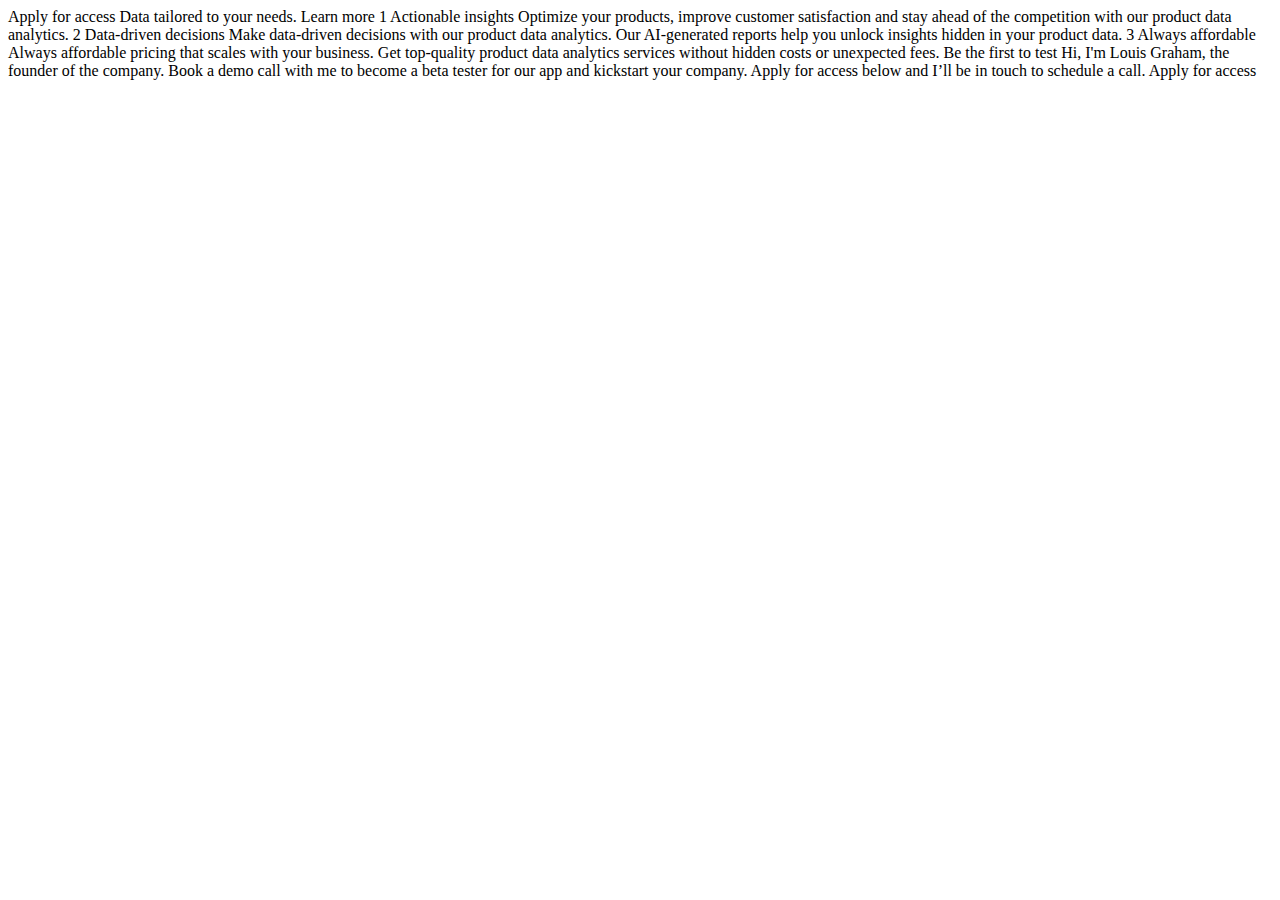
==== index.html @ 3e225ed1 "first_commit" ====
<!DOCTYPE html>
<html lang="en">
<head>
  <meta charset="UTF-8">
  <meta name="viewport" content="width=device-width, initial-scale=1.0">

  <link rel="icon" type="image/png" sizes="32x32" href="./assets/images/favicon-32x32.png">
  
  <title>Frontend Mentor | Workit landing page</title>
</head>
<body>

  Apply for access

  Data tailored to your needs.

  Learn more
  
  1

  Actionable insights
  
  Optimize your products, improve customer satisfaction and stay ahead of the competition 
  with our product data analytics.

  2

  Data-driven decisions

  Make data-driven decisions with our product data analytics. Our AI-generated reports help 
  you unlock insights hidden in your product data.

  3

  Always affordable

  Always affordable pricing that scales with your business. Get top-quality product data 
  analytics services without hidden costs or unexpected fees.

  Be the first to test

  Hi, I'm Louis Graham, the founder of the company. Book a demo call with me to become a 
  beta tester for our app and kickstart your company. Apply for access below and I’ll be 
  in touch to schedule a call.

  Apply for access

</body>
</html>
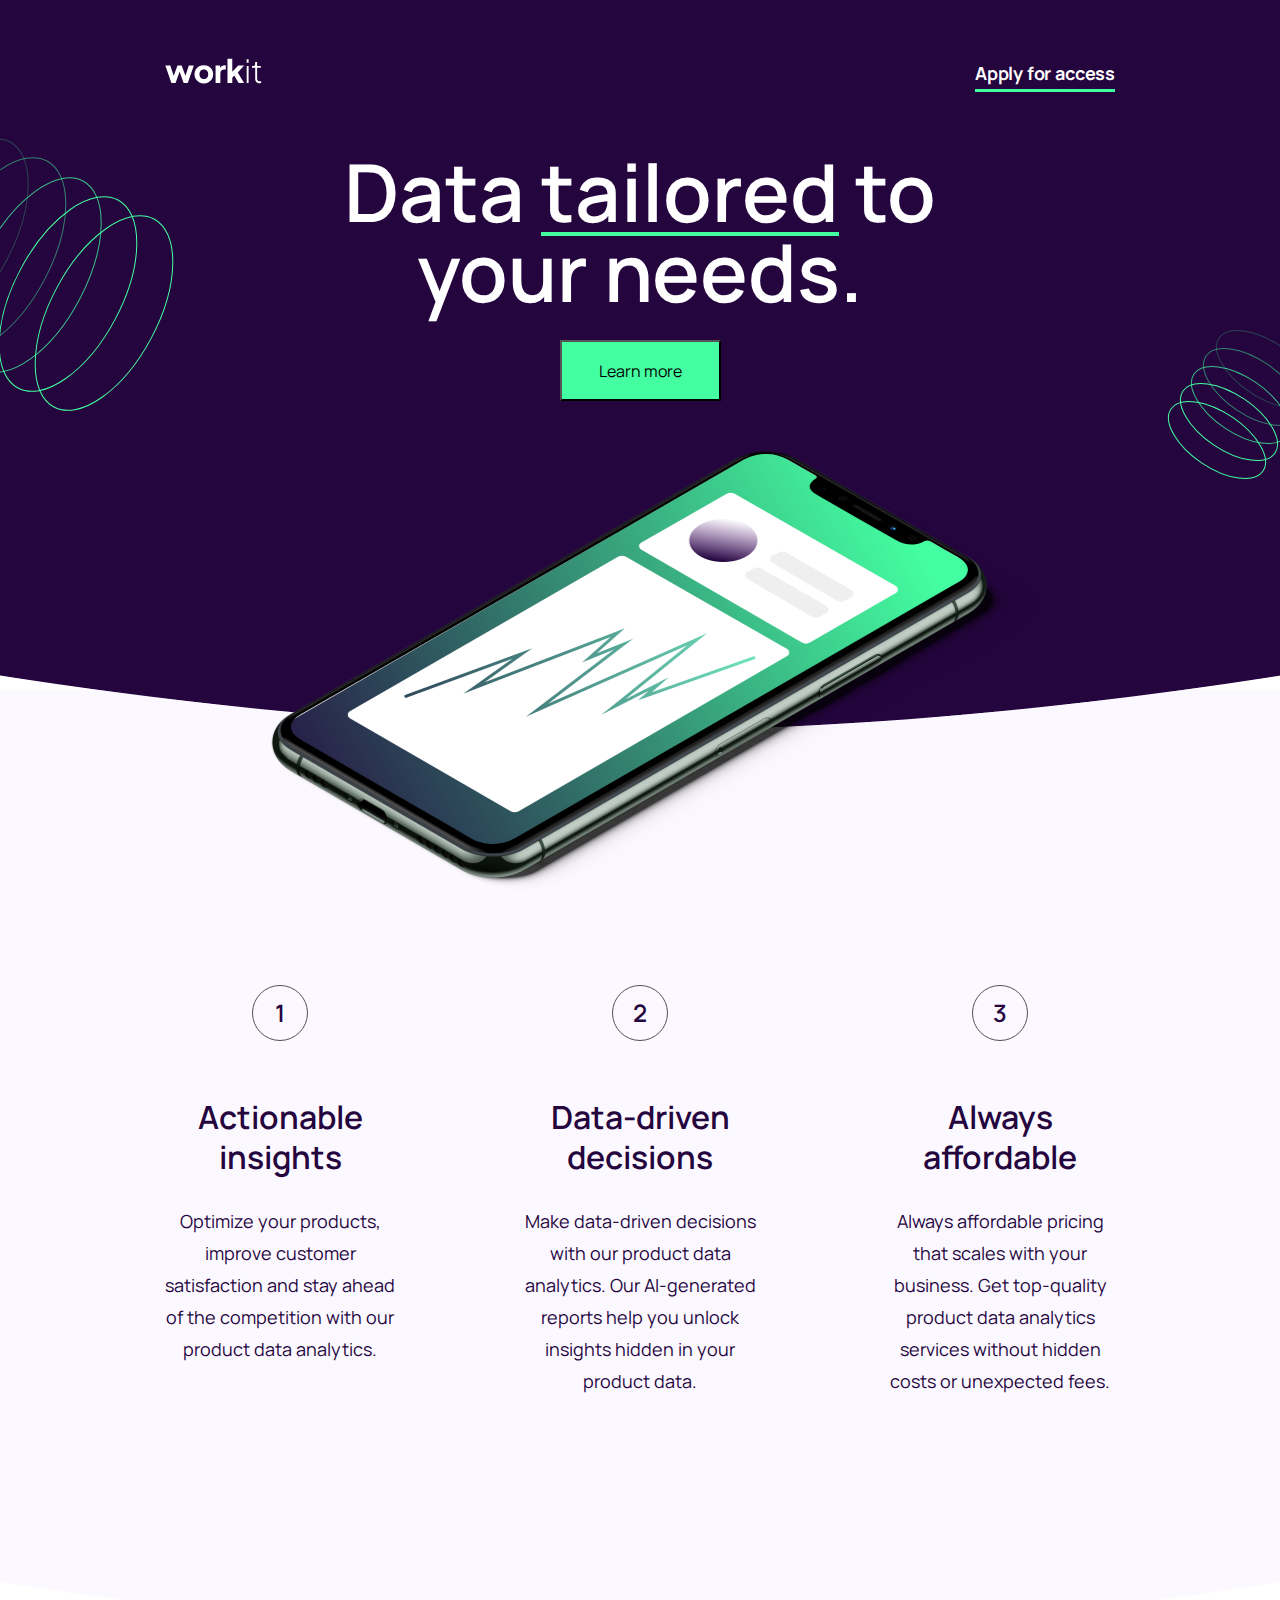
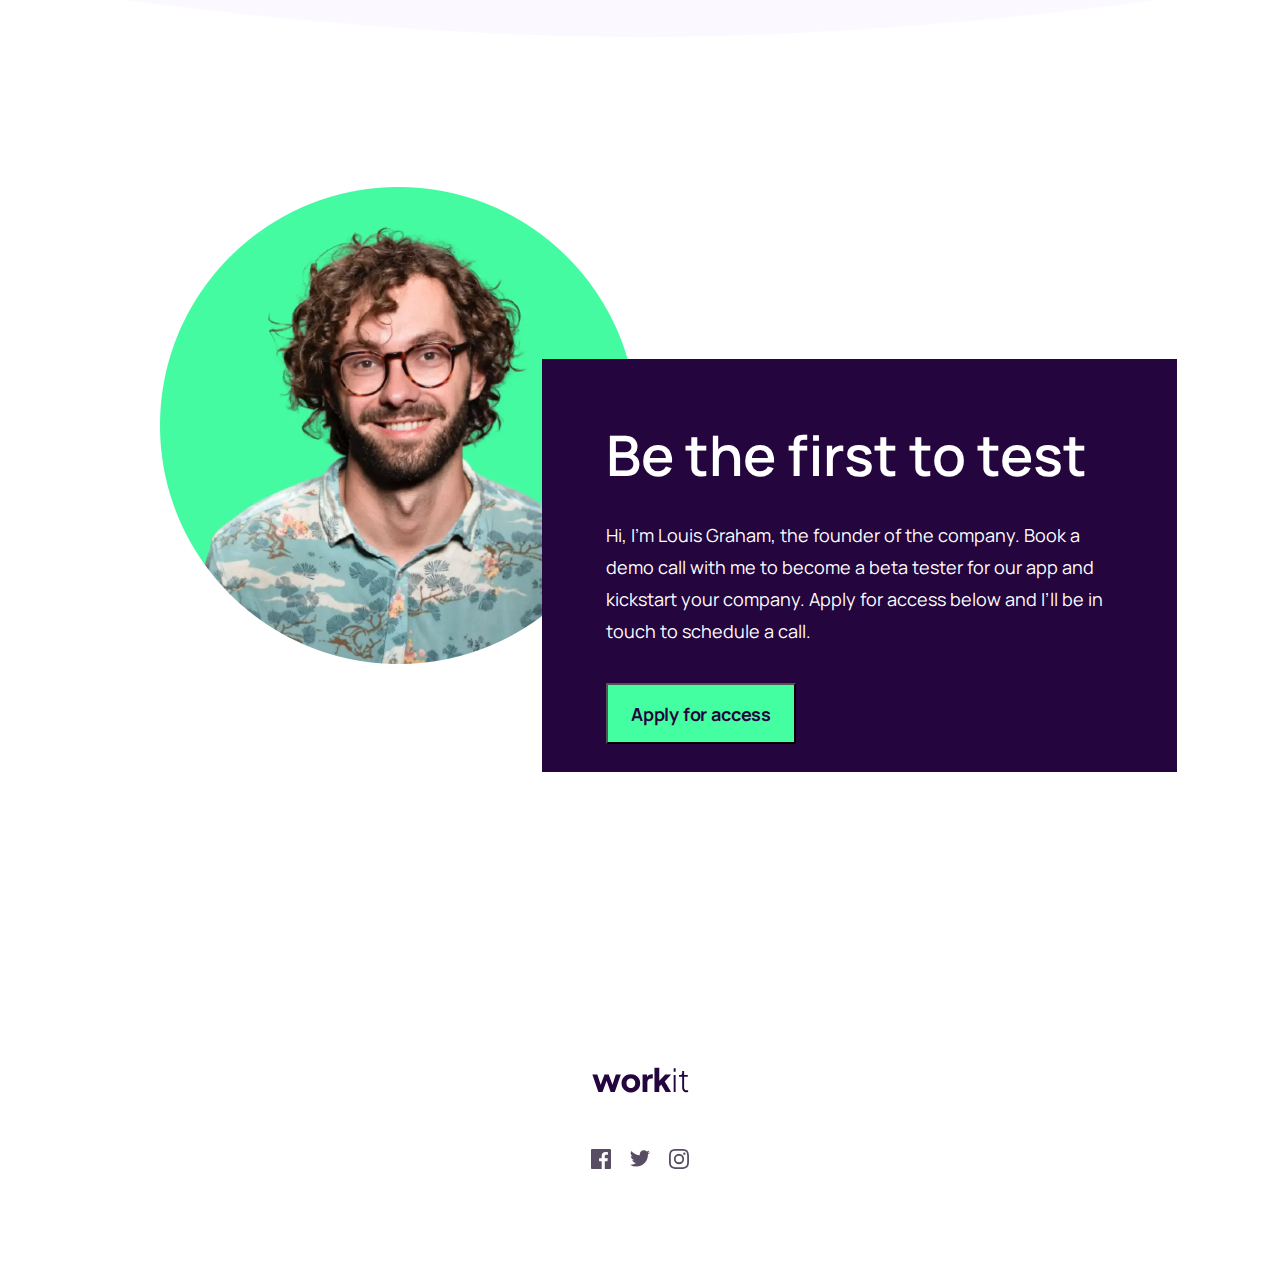
==== commit 9ffd1297: "pc_final" ====
--- a/index.html
+++ b/index.html
@@ -1,49 +1,100 @@
 <!DOCTYPE html>
 <html lang="en">
+
 <head>
   <meta charset="UTF-8">
   <meta name="viewport" content="width=device-width, initial-scale=1.0">
 
   <link rel="icon" type="image/png" sizes="32x32" href="./assets/images/favicon-32x32.png">
-  
+  <link rel="stylesheet" href="/css/bootstrap-reboot.min.css">
+  <link rel="preconnect" href="https://fonts.googleapis.com">
+  <link rel="preconnect" href="https://fonts.gstatic.com" crossorigin>
+  <link href="https://fonts.googleapis.com/css2?family=Fraunces:wght@600&family=Manrope:wght@200;400;700&display=swap"
+    rel="stylesheet">
+
+  <link rel="stylesheet" href="/css/style.min.css">
   <title>Frontend Mentor | Workit landing page</title>
 </head>
+
 <body>
+  <header>
+    <div class="top">
+      <div class="top_workit">
+        <img src="/images/header/logo-light.svg" alt="logo">
+      </div>
+      <div class="top_apply">
+        Apply for access
+      </div>
+    </div>
+    <div class="center">
+      <h1>Data <span>tailored</span> to<br> your needs.</h1>
+      <button class='center_btn'>Learn more</button>
 
-  Apply for access
+      <div class="center_img">
+        <div class="center_img_left">
+          <img src="/images/header/bg-pattern-1.svg" alt="1">
+        </div>
+        <div class="center_img_right">
+          <img src="/images/header/bg-pattern-2.svg" alt="2">
+        </div>
+        <div class="center_img_phone">
+          <img src="/images/header/phone.png" alt=" 1">
+        </div>
+      </div>
 
-  Data tailored to your needs.
+    </div>
+  </header>
+  <section class="pros">
+    <div class="pros_item">
+      <div class="pros_item_number">1</div>
+      <div class="pros_item_desc">
+        <div class="pros_item_desc_header">Actionable insights</div>
+        <div class="pros_item_desc_text">Optimize your products, improve customer satisfaction and stay ahead of the
+          competition with our product data analytics.</div>
+      </div>
+    </div>
+    <div class="pros_item">
+      <div class="pros_item_number">2</div>
+      <div class="pros_item_desc">
+        <div class="pros_item_desc_header">Data-driven decisions</div>
+        <div class="pros_item_desc_text">Make data-driven decisions with our product data analytics. Our AI-generated
+          reports help you unlock insights hidden in your product data.</div>
+      </div>
+    </div>
+    <div class="pros_item">
+      <div class="pros_item_number">3</div>
+      <div class="pros_item_desc">
+        <div class="pros_item_desc_header">Always affordable</div>
+        <div class="pros_item_desc_text">Always affordable pricing that scales with your business. Get top-quality
+          product data analytics services without hidden costs or unexpected fees.</div>
+      </div>
+    </div>
+  </section>
+  <section class="test">
+    <div class="test_block">
+      <div class="test_block_photo">
+        <img src="/images/footer/face.webp" alt="">
+      </div>
+      <div class="test_block_first">
+        <div class="test_block_first_header">Be the first to test</div>
+        <div class="test_block_first_text">Hi, I'm Louis Graham, the founder of the company. Book a demo call with me to
+          become a beta
+          tester for our app and kickstart your company. Apply for access below and I’ll be in touch to schedule a call.
+        </div>
+        <button class="test_block_first_btn">Apply for access</button>
+      </div>
+    </div>
+    <div class="test_footer">
+      <div class="test_footer_logo">
+        <img src="/images/footer/logo-dark.svg" alt="logo">
+      </div>
+      <div class="test_footer_links">
+        <a href="#" class="test_footer_links_icon"><img src="/images/footer/icon-facebook.svg" alt=""></a>
+        <a href="#" class="test_footer_links_icon"><img src="/images/footer/icon-twitter.svg" alt=""></a>
+        <a href="#" class="test_footer_links_icon"><img src="/images/footer/icon-instagram.svg" alt=""></a>
+      </div>
+    </div>
+  </section>
+</body>
 
-  Learn more
-  
-  1
-
-  Actionable insights
-  
-  Optimize your products, improve customer satisfaction and stay ahead of the competition 
-  with our product data analytics.
-
-  2
-
-  Data-driven decisions
-
-  Make data-driven decisions with our product data analytics. Our AI-generated reports help 
-  you unlock insights hidden in your product data.
-
-  3
-
-  Always affordable
-
-  Always affordable pricing that scales with your business. Get top-quality product data 
-  analytics services without hidden costs or unexpected fees.
-
-  Be the first to test
-
-  Hi, I'm Louis Graham, the founder of the company. Book a demo call with me to become a 
-  beta tester for our app and kickstart your company. Apply for access below and I’ll be 
-  in touch to schedule a call.
-
-  Apply for access
-
-</body>
 </html>--- a/css/style.min.css
+++ b/css/style.min.css
@@ -0,0 +1 @@
+*{font-family:"Fraunces",serif;font-family:"Manrope",sans-serif}header{background:url("/images/header/bg_purple.png") center center/cover no-repeat;padding:57px 165px 0 165px;min-height:730px;position:relative;z-index:10}header .top{display:-webkit-box;display:-ms-flexbox;display:flex;-webkit-box-pack:justify;-ms-flex-pack:justify;justify-content:space-between}header .top_apply{color:#fff;font-size:18px;font-weight:700;letter-spacing:-0.18px;line-height:32px;border-bottom:3px solid #44ffa1;cursor:pointer}header .top_apply:active{color:#44ffa1}header .center{margin-top:60px}header .center h1{color:#fff;font-size:80px;font-weight:600;line-height:80px;text-align:center}header .center h1 span{text-decoration:underline;text-decoration-color:#44ffa1;text-decoration-thickness:4px;text-underline-offset:10px}header .center_btn{display:block;margin:0 auto;margin-top:28px;width:161px;height:61px;background-color:#44ffa1;cursor:pointer}header .center_btn:active{border:2px solid #44ffa1;background:rgba(0,0,0,0);color:#44ffa1}header .center_img_left{position:absolute;top:116px;left:-138px}header .center_img_right{position:absolute;top:314px;right:-48px}header .center_img_phone{position:absolute;left:50%;-webkit-transform:translateX(-48%);transform:translateX(-48%);margin-top:50px}.pros{position:relative;background:url("/images/numbers/bg.png") center center/cover no-repeat;min-height:770px;z-index:9;bottom:40px;padding:295px 160px 240px 160px;display:-webkit-box;display:-ms-flexbox;display:flex;-webkit-box-pack:justify;-ms-flex-pack:justify;justify-content:space-between}.pros_item{display:-webkit-box;display:-ms-flexbox;display:flex;-webkit-box-orient:vertical;-webkit-box-direction:normal;-ms-flex-direction:column;flex-direction:column;width:25%}.pros_item_number{margin:0 auto;width:56px;height:56px;border:1px solid #584d62;border-radius:31px;display:-webkit-box;display:-ms-flexbox;display:flex;-webkit-box-pack:center;-ms-flex-pack:center;justify-content:center;-webkit-box-align:center;-ms-flex-align:center;align-items:center;color:#24053e;font-size:24px;font-weight:600;line-height:40px;text-align:center}.pros_item_desc{margin:0 auto;margin-top:56px}.pros_item_desc_header{color:#24053e;font-size:32px;font-weight:600;line-height:40px;text-align:center}.pros_item_desc_text{margin-top:28px;color:#24053e;font-size:18px;font-weight:400;line-height:32px;text-align:center}.test{min-height:700px;padding:110px 160px 110px 160px}.test_block{width:1112px;margin:0 auto;min-height:650px;display:-webkit-box;display:-ms-flexbox;display:flex;-webkit-box-pack:center;-ms-flex-pack:center;justify-content:center}.test_block_photo img{width:477px;height:477px}.test_block_first{width:730px;height:413px;background-color:#24053e;position:relative;bottom:-172px;left:-95px;padding:64px}.test_block_first_header{color:#fff;font-size:56px;font-weight:600;line-height:64px;text-align:left}.test_block_first_text{margin-top:32px;color:#fff;font-size:18px;font-weight:400;line-height:32px;text-align:left}.test_block_first_btn{margin-top:36px;width:190px;height:61px;background-color:#44ffa1;color:#24053e;font-size:18px;font-weight:700;letter-spacing:-0.18px;line-height:32px;text-align:center}.test_block_first_btn:active{border:2px solid #44ffa1;background:rgba(0,0,0,0);color:#44ffa1}.test_footer{margin:0 auto;margin-top:230px;width:116px;height:102px;display:-webkit-box;display:-ms-flexbox;display:flex;-webkit-box-orient:vertical;-webkit-box-direction:normal;-ms-flex-direction:column;flex-direction:column;-webkit-box-pack:justify;-ms-flex-pack:justify;justify-content:space-between}.test_footer_logo{display:-webkit-box;display:-ms-flexbox;display:flex;-ms-flex-pack:distribute;justify-content:space-around;-webkit-box-align:center;-ms-flex-align:center;align-items:center}.test_footer_links{display:-webkit-box;display:-ms-flexbox;display:flex;-ms-flex-pack:distribute;justify-content:space-around;-webkit-box-align:center;-ms-flex-align:center;align-items:center}/*# sourceMappingURL=style.min.css.map */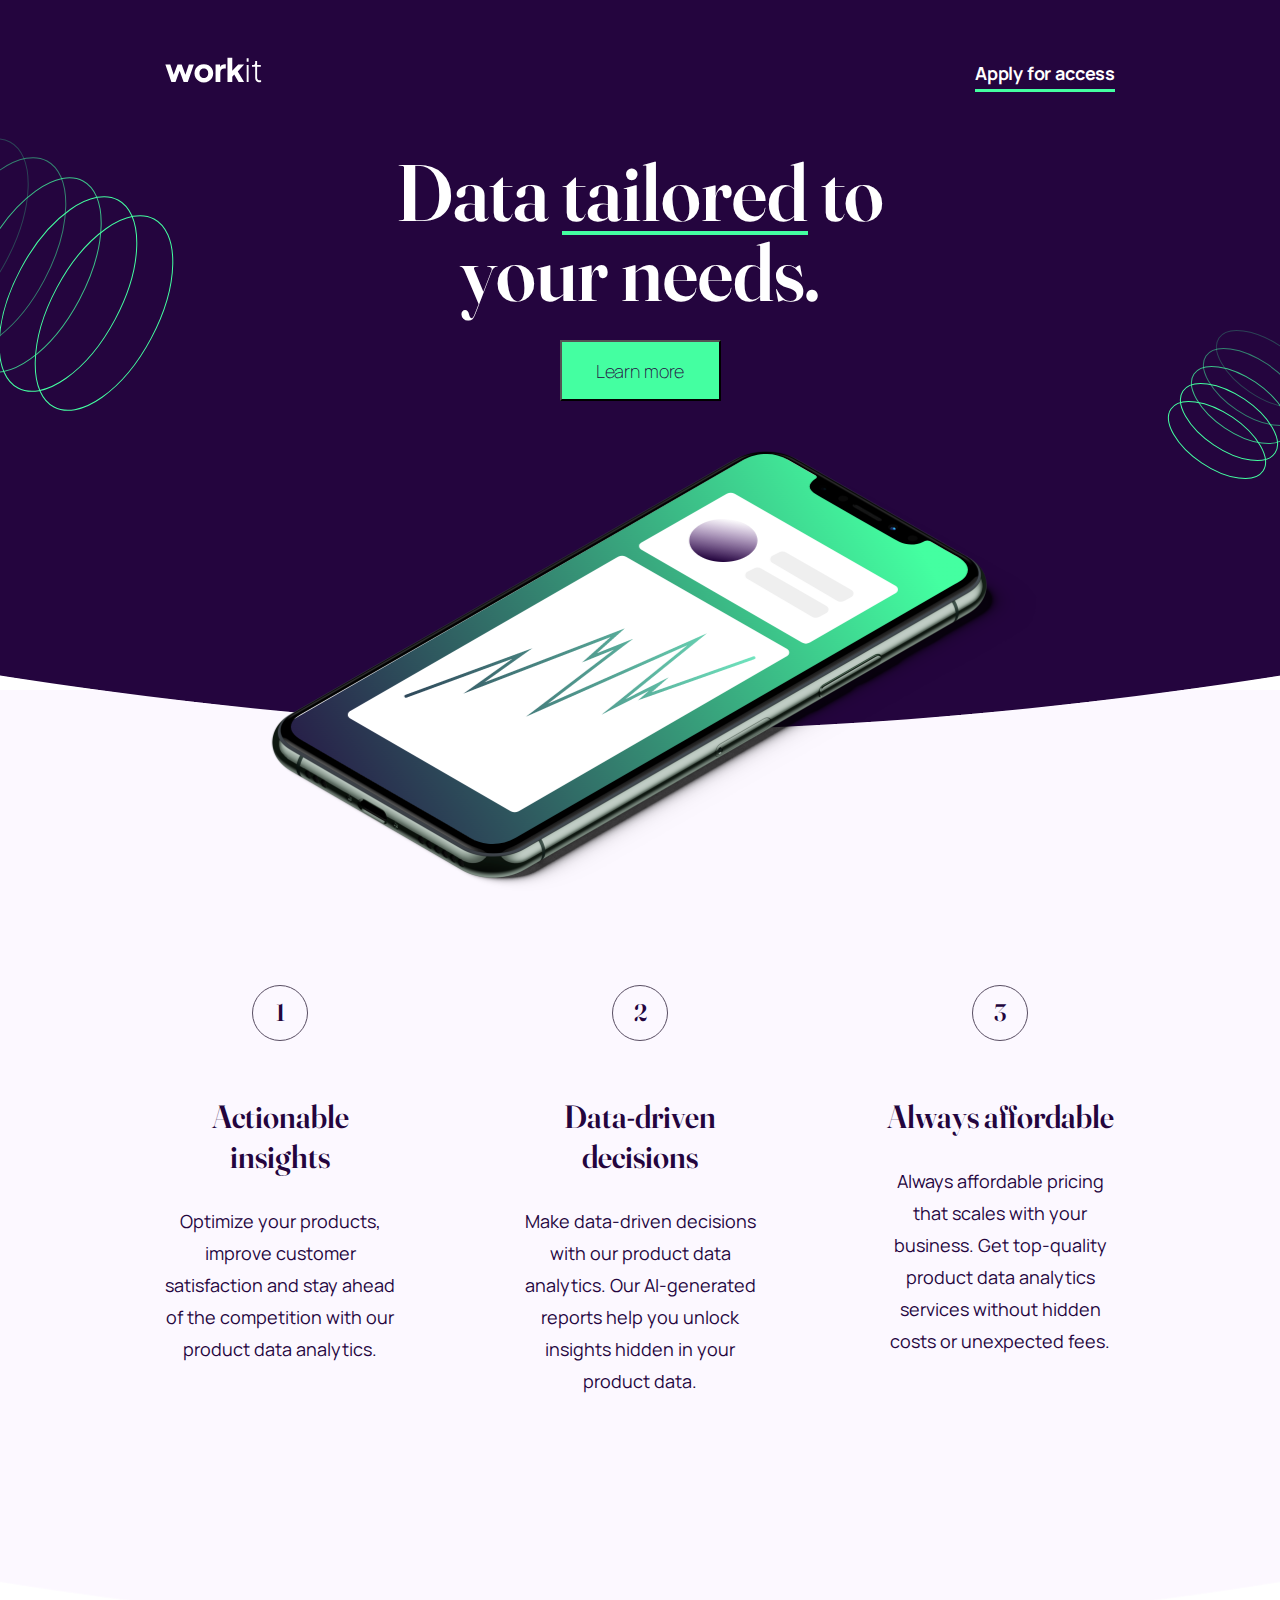
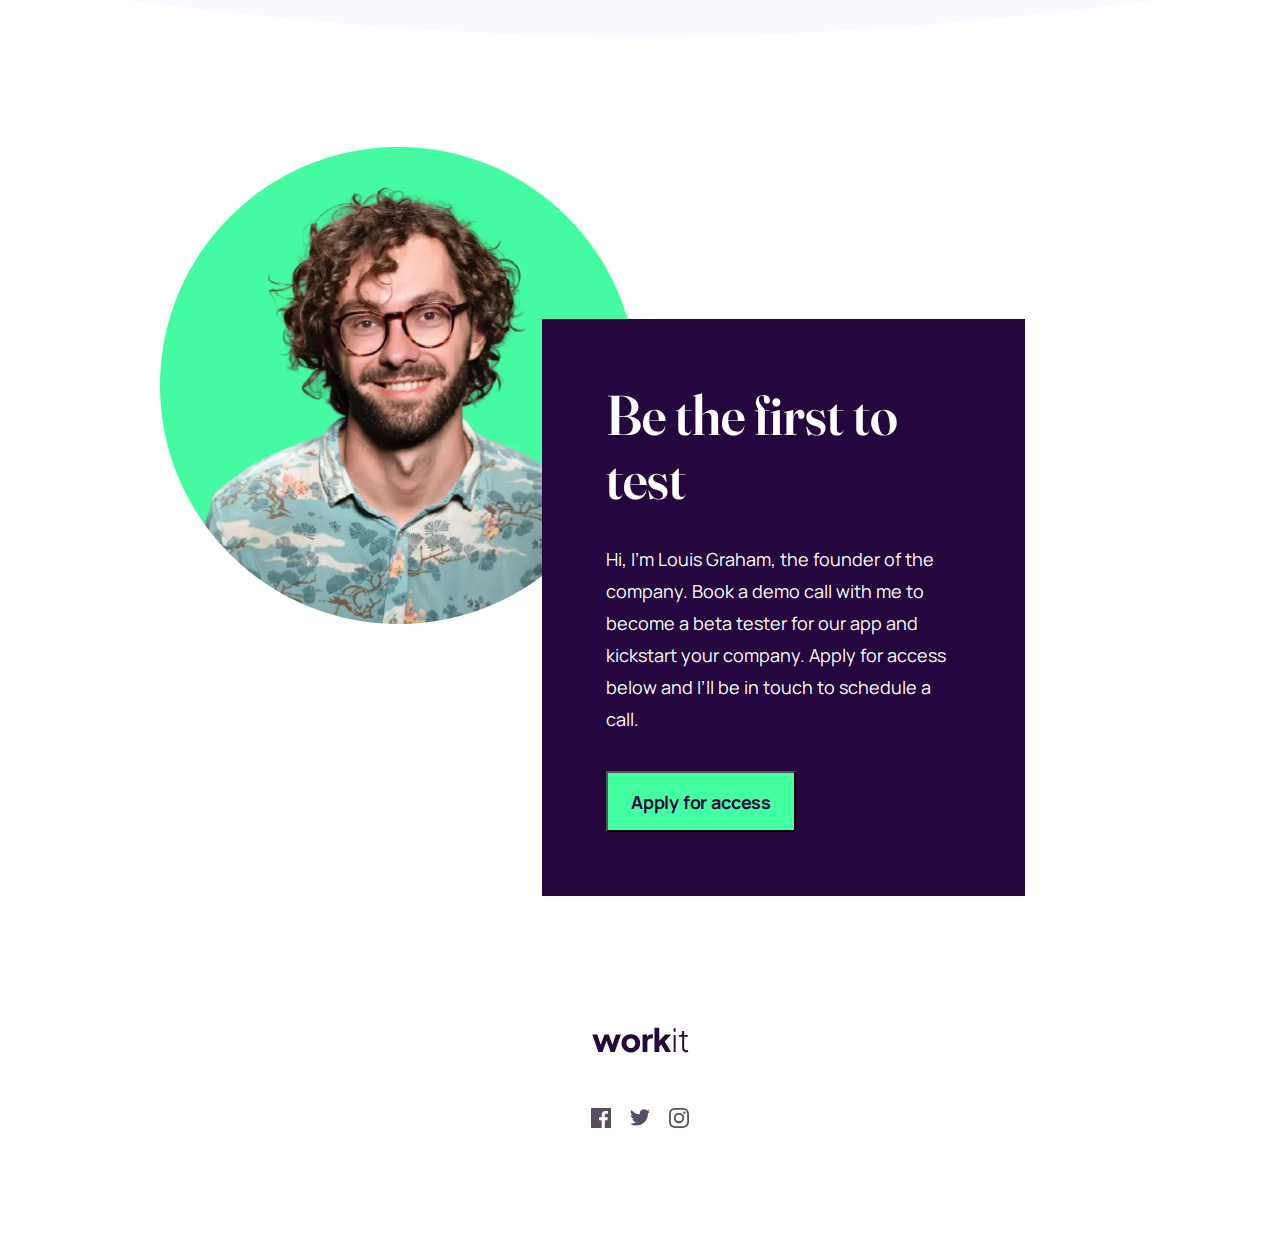
==== commit 92a81389: "last" ====
--- a/index.html
+++ b/index.html
@@ -9,6 +9,7 @@
   <link rel="stylesheet" href="/css/bootstrap-reboot.min.css">
   <link rel="preconnect" href="https://fonts.googleapis.com">
   <link rel="preconnect" href="https://fonts.gstatic.com" crossorigin>
+  <link rel="stylesheet" href="/css/fonts.css">
   <link href="https://fonts.googleapis.com/css2?family=Fraunces:wght@600&family=Manrope:wght@200;400;700&display=swap"
     rel="stylesheet">
 
@@ -31,10 +32,10 @@
       <button class='center_btn'>Learn more</button>
 
       <div class="center_img">
-        <div class="center_img_left">
+        <div class="xs-hidden center_img_left">
           <img src="/images/header/bg-pattern-1.svg" alt="1">
         </div>
-        <div class="center_img_right">
+        <div class="xs-hidden center_img_right">
           <img src="/images/header/bg-pattern-2.svg" alt="2">
         </div>
         <div class="center_img_phone">
--- a/css/fonts.css
+++ b/css/fonts.css
@@ -0,0 +1,19 @@
+@font-face {
+    font-family: 'Fraunces 144pt';
+    src: local('Fraunces 144pt SemiBold'), local('Fraunces144pt-SemiBold'),
+        url('../fonts/fraunces/Fraunces144pt-SemiBold.woff2') format('woff2'),
+        url('../fonts/fraunces/Fraunces144pt-SemiBold.woff') format('woff');
+    font-weight: 600;
+    font-style: normal;
+    font-display: swap;
+}
+
+@font-face {
+    font-family: 'Manrope';
+    src: local('Manrope Regular'), local('Manrope-Regular'),
+        url('../fonts/manrope/Manrope-Regular.woff2') format('woff2'),
+        url('../fonts/manrope/Manrope-Regular.woff') format('woff');
+    font-weight: normal;
+    font-style: normal;
+    font-display: swap;
+}--- a/css/style.min.css
+++ b/css/style.min.css
@@ -1 +1 @@
-*{font-family:"Fraunces",serif;font-family:"Manrope",sans-serif}header{background:url("/images/header/bg_purple.png") center center/cover no-repeat;padding:57px 165px 0 165px;min-height:730px;position:relative;z-index:10}header .top{display:-webkit-box;display:-ms-flexbox;display:flex;-webkit-box-pack:justify;-ms-flex-pack:justify;justify-content:space-between}header .top_apply{color:#fff;font-size:18px;font-weight:700;letter-spacing:-0.18px;line-height:32px;border-bottom:3px solid #44ffa1;cursor:pointer}header .top_apply:active{color:#44ffa1}header .center{margin-top:60px}header .center h1{color:#fff;font-size:80px;font-weight:600;line-height:80px;text-align:center}header .center h1 span{text-decoration:underline;text-decoration-color:#44ffa1;text-decoration-thickness:4px;text-underline-offset:10px}header .center_btn{display:block;margin:0 auto;margin-top:28px;width:161px;height:61px;background-color:#44ffa1;cursor:pointer}header .center_btn:active{border:2px solid #44ffa1;background:rgba(0,0,0,0);color:#44ffa1}header .center_img_left{position:absolute;top:116px;left:-138px}header .center_img_right{position:absolute;top:314px;right:-48px}header .center_img_phone{position:absolute;left:50%;-webkit-transform:translateX(-48%);transform:translateX(-48%);margin-top:50px}.pros{position:relative;background:url("/images/numbers/bg.png") center center/cover no-repeat;min-height:770px;z-index:9;bottom:40px;padding:295px 160px 240px 160px;display:-webkit-box;display:-ms-flexbox;display:flex;-webkit-box-pack:justify;-ms-flex-pack:justify;justify-content:space-between}.pros_item{display:-webkit-box;display:-ms-flexbox;display:flex;-webkit-box-orient:vertical;-webkit-box-direction:normal;-ms-flex-direction:column;flex-direction:column;width:25%}.pros_item_number{margin:0 auto;width:56px;height:56px;border:1px solid #584d62;border-radius:31px;display:-webkit-box;display:-ms-flexbox;display:flex;-webkit-box-pack:center;-ms-flex-pack:center;justify-content:center;-webkit-box-align:center;-ms-flex-align:center;align-items:center;color:#24053e;font-size:24px;font-weight:600;line-height:40px;text-align:center}.pros_item_desc{margin:0 auto;margin-top:56px}.pros_item_desc_header{color:#24053e;font-size:32px;font-weight:600;line-height:40px;text-align:center}.pros_item_desc_text{margin-top:28px;color:#24053e;font-size:18px;font-weight:400;line-height:32px;text-align:center}.test{min-height:700px;padding:110px 160px 110px 160px}.test_block{width:1112px;margin:0 auto;min-height:650px;display:-webkit-box;display:-ms-flexbox;display:flex;-webkit-box-pack:center;-ms-flex-pack:center;justify-content:center}.test_block_photo img{width:477px;height:477px}.test_block_first{width:730px;height:413px;background-color:#24053e;position:relative;bottom:-172px;left:-95px;padding:64px}.test_block_first_header{color:#fff;font-size:56px;font-weight:600;line-height:64px;text-align:left}.test_block_first_text{margin-top:32px;color:#fff;font-size:18px;font-weight:400;line-height:32px;text-align:left}.test_block_first_btn{margin-top:36px;width:190px;height:61px;background-color:#44ffa1;color:#24053e;font-size:18px;font-weight:700;letter-spacing:-0.18px;line-height:32px;text-align:center}.test_block_first_btn:active{border:2px solid #44ffa1;background:rgba(0,0,0,0);color:#44ffa1}.test_footer{margin:0 auto;margin-top:230px;width:116px;height:102px;display:-webkit-box;display:-ms-flexbox;display:flex;-webkit-box-orient:vertical;-webkit-box-direction:normal;-ms-flex-direction:column;flex-direction:column;-webkit-box-pack:justify;-ms-flex-pack:justify;justify-content:space-between}.test_footer_logo{display:-webkit-box;display:-ms-flexbox;display:flex;-ms-flex-pack:distribute;justify-content:space-around;-webkit-box-align:center;-ms-flex-align:center;align-items:center}.test_footer_links{display:-webkit-box;display:-ms-flexbox;display:flex;-ms-flex-pack:distribute;justify-content:space-around;-webkit-box-align:center;-ms-flex-align:center;align-items:center}/*# sourceMappingURL=style.min.css.map */+header{background:url("/images/header/bg_purple.png") center center/cover no-repeat;padding:57px 165px 0 165px;min-height:730px;position:relative;z-index:10}header .top{display:-webkit-box;display:-ms-flexbox;display:flex;-webkit-box-pack:justify;-ms-flex-pack:justify;justify-content:space-between}header .top_apply{color:#fff;font-family:"Manrope";font-size:18px;font-weight:700;letter-spacing:-0.18px;line-height:32px;border-bottom:3px solid #44ffa1;cursor:pointer}header .top_apply:hover{color:#44ffa1}header .center{margin-top:60px}header .center h1{color:#fff;font-family:"Fraunces 144pt";font-size:80px;font-weight:600;line-height:80px;text-align:center}header .center h1 span{text-decoration:underline;text-decoration-color:#44ffa1;text-decoration-thickness:4px;text-underline-offset:10px}header .center_btn{display:block;margin:0 auto;margin-top:28px;width:161px;height:61px;background-color:#44ffa1;cursor:pointer;color:#24053e;font-family:"Manrope";font-weight:200;font-size:18px;letter-spacing:-0.16px;line-height:32px;text-align:center}header .center_btn:hover{border:2px solid #44ffa1;background:rgba(0,0,0,0);color:#44ffa1}header .center_img_left{position:absolute;top:116px;left:-138px}header .center_img_right{overflow:auto;position:absolute;top:314px;right:-48px}header .center_img_phone{position:absolute;left:50%;-webkit-transform:translateX(-48%);transform:translateX(-48%);margin-top:50px}.pros{position:relative;background:url("/images/numbers/bg.png") center center/cover no-repeat;min-height:770px;z-index:9;bottom:40px;padding:295px 160px 240px 160px;display:-webkit-box;display:-ms-flexbox;display:flex;-webkit-box-pack:justify;-ms-flex-pack:justify;justify-content:space-between}.pros_item{display:-webkit-box;display:-ms-flexbox;display:flex;-webkit-box-orient:vertical;-webkit-box-direction:normal;-ms-flex-direction:column;flex-direction:column;width:25%}.pros_item_number{font-family:"Fraunces 144pt";margin:0 auto;width:56px;height:56px;border:1px solid #584d62;border-radius:31px;display:-webkit-box;display:-ms-flexbox;display:flex;-webkit-box-pack:center;-ms-flex-pack:center;justify-content:center;-webkit-box-align:center;-ms-flex-align:center;align-items:center;color:#24053e;font-size:24px;font-weight:600;line-height:40px;text-align:center}.pros_item_desc{margin:0 auto;margin-top:56px}.pros_item_desc_header{font-family:"Fraunces 144pt";color:#24053e;font-size:32px;font-weight:600;line-height:40px;text-align:center}.pros_item_desc_text{font-family:"Manrope";margin-top:28px;color:#24053e;font-size:18px;font-weight:400;line-height:32px;text-align:center}.test{min-height:700px;padding:110px 160px 110px 160px;margin:0 auto;margin-top:-40px}.test_block{margin:0 auto;min-height:650px;display:-webkit-box;display:-ms-flexbox;display:flex;-webkit-box-pack:center;-ms-flex-pack:center;justify-content:center}.test_block_photo img{width:477px;height:477px}.test_block_first{width:730px;height:413px;background-color:#24053e;position:relative;bottom:-172px;left:-95px;padding:64px}.test_block_first_header{font-family:"Fraunces 144pt";color:#fff;font-size:56px;font-weight:600;line-height:64px;text-align:left}.test_block_first_text{font-family:"Manrope";margin-top:32px;color:#fff;font-size:18px;font-weight:400;line-height:32px;text-align:left}.test_block_first_btn{font-family:"Manrope";margin-top:36px;width:190px;height:61px;background-color:#44ffa1;color:#24053e;font-size:18px;font-weight:700;letter-spacing:-0.18px;line-height:32px;text-align:center}.test_block_first_btn:hover{border:2px solid #44ffa1;background:rgba(0,0,0,0);color:#44ffa1}.test_footer{margin:0 auto;margin-top:230px;width:116px;height:102px;display:-webkit-box;display:-ms-flexbox;display:flex;-webkit-box-orient:vertical;-webkit-box-direction:normal;-ms-flex-direction:column;flex-direction:column;-webkit-box-pack:justify;-ms-flex-pack:justify;justify-content:space-between}.test_footer_logo{display:-webkit-box;display:-ms-flexbox;display:flex;-ms-flex-pack:distribute;justify-content:space-around;-webkit-box-align:center;-ms-flex-align:center;align-items:center}.test_footer_links{display:-webkit-box;display:-ms-flexbox;display:flex;-ms-flex-pack:distribute;justify-content:space-around;-webkit-box-align:center;-ms-flex-align:center;align-items:center;cursor:pointer}.test_footer_links img:hover{-webkit-filter:brightness(20%);filter:brightness(20%)}@media(max-width: 1350px){.test_block_first{width:75%;height:100%}}@media(max-width: 768px){header{min-height:540px;padding:37px 39px 0 39px}header .top_apply{font-size:16px}header .center h1{font-size:60px;line-height:60px}header .center_btn{margin-top:32px;font-size:16px;width:133px;height:55px}header .center_img_left{position:absolute;top:71px;left:-227px}header .center_img_right{position:absolute;top:250px;right:-93px}header .center_img_phone{position:absolute;left:50%;-webkit-transform:translateX(-48%);transform:translateX(-48%);margin-top:55px}header .center_img_phone img{width:514px;height:287px}.pros{min-height:920px;bottom:30px;padding:233px 98px 108px 98px;display:block}.pros_item{-webkit-box-orient:horizontal;-webkit-box-direction:normal;-ms-flex-direction:row;flex-direction:row;-webkit-box-pack:justify;-ms-flex-pack:justify;justify-content:space-between;width:100%;-webkit-box-align:center;-ms-flex-align:center;align-items:center;margin-top:52px}.pros_item_number{margin-right:32px;width:48px;height:46px;font-size:20px;line-height:36px;position:relative;top:12px}.pros_item_desc{width:500px}.pros_item_desc_header{font-size:28px;line-height:36px;text-align:left}.pros_item_desc_text{margin-top:16px;font-size:16px;line-height:28px;text-align:left}.test{min-height:930px;padding:100px 40px 120px 39px}.test_block{min-height:526px;display:block;position:relative}.test_block_photo img{width:281px;height:281px}.test_block_first{width:74.5%;height:80%;position:absolute;bottom:0px;left:175px;padding:48px 56px 56px 56px}.test_block_first_header{font-size:48px;line-height:56px}.test_block_first_text{margin-top:24px;font-size:16px;line-height:32px;text-align:left}.test_block_first_btn{width:172px;height:55px;font-size:16px}.xs-hidden{display:none}}@media(max-width: 376px){.xs-hidden{display:none}header{width:376px;max-height:482px}}/*# sourceMappingURL=style.min.css.map */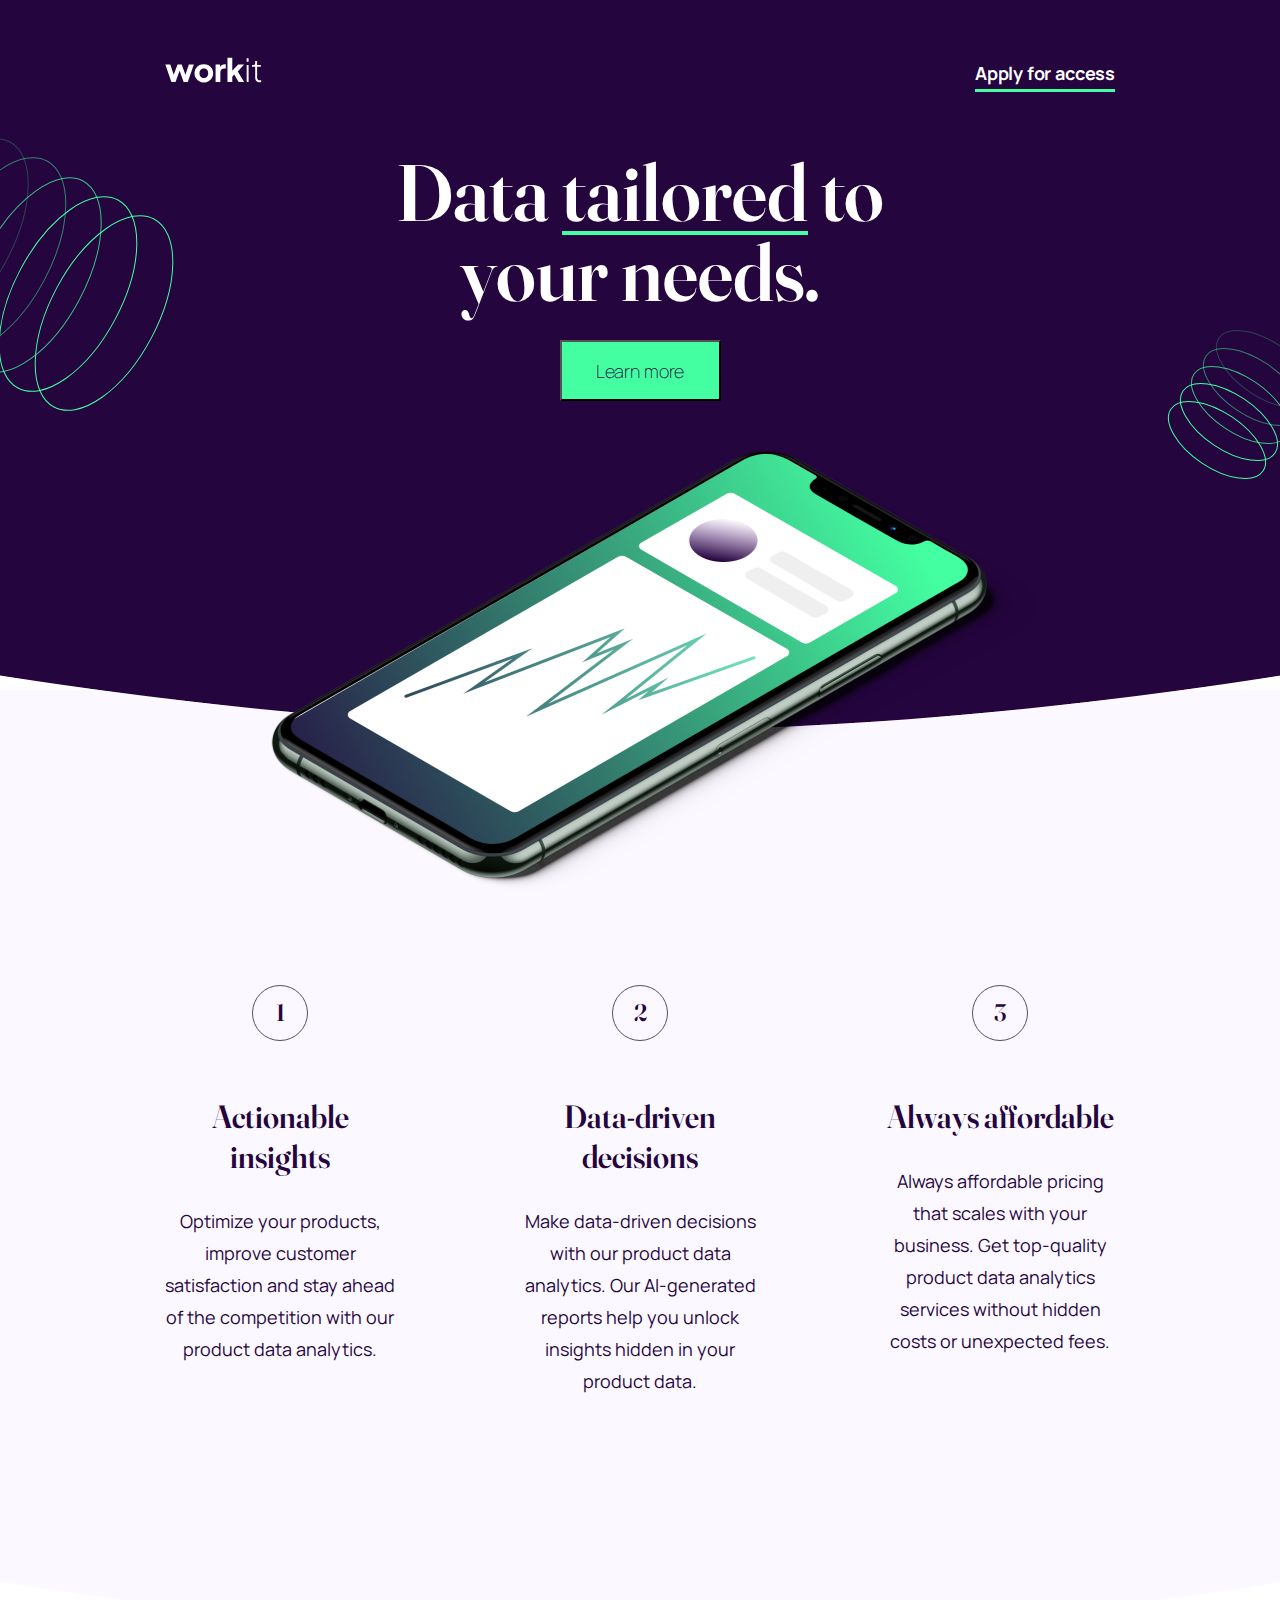
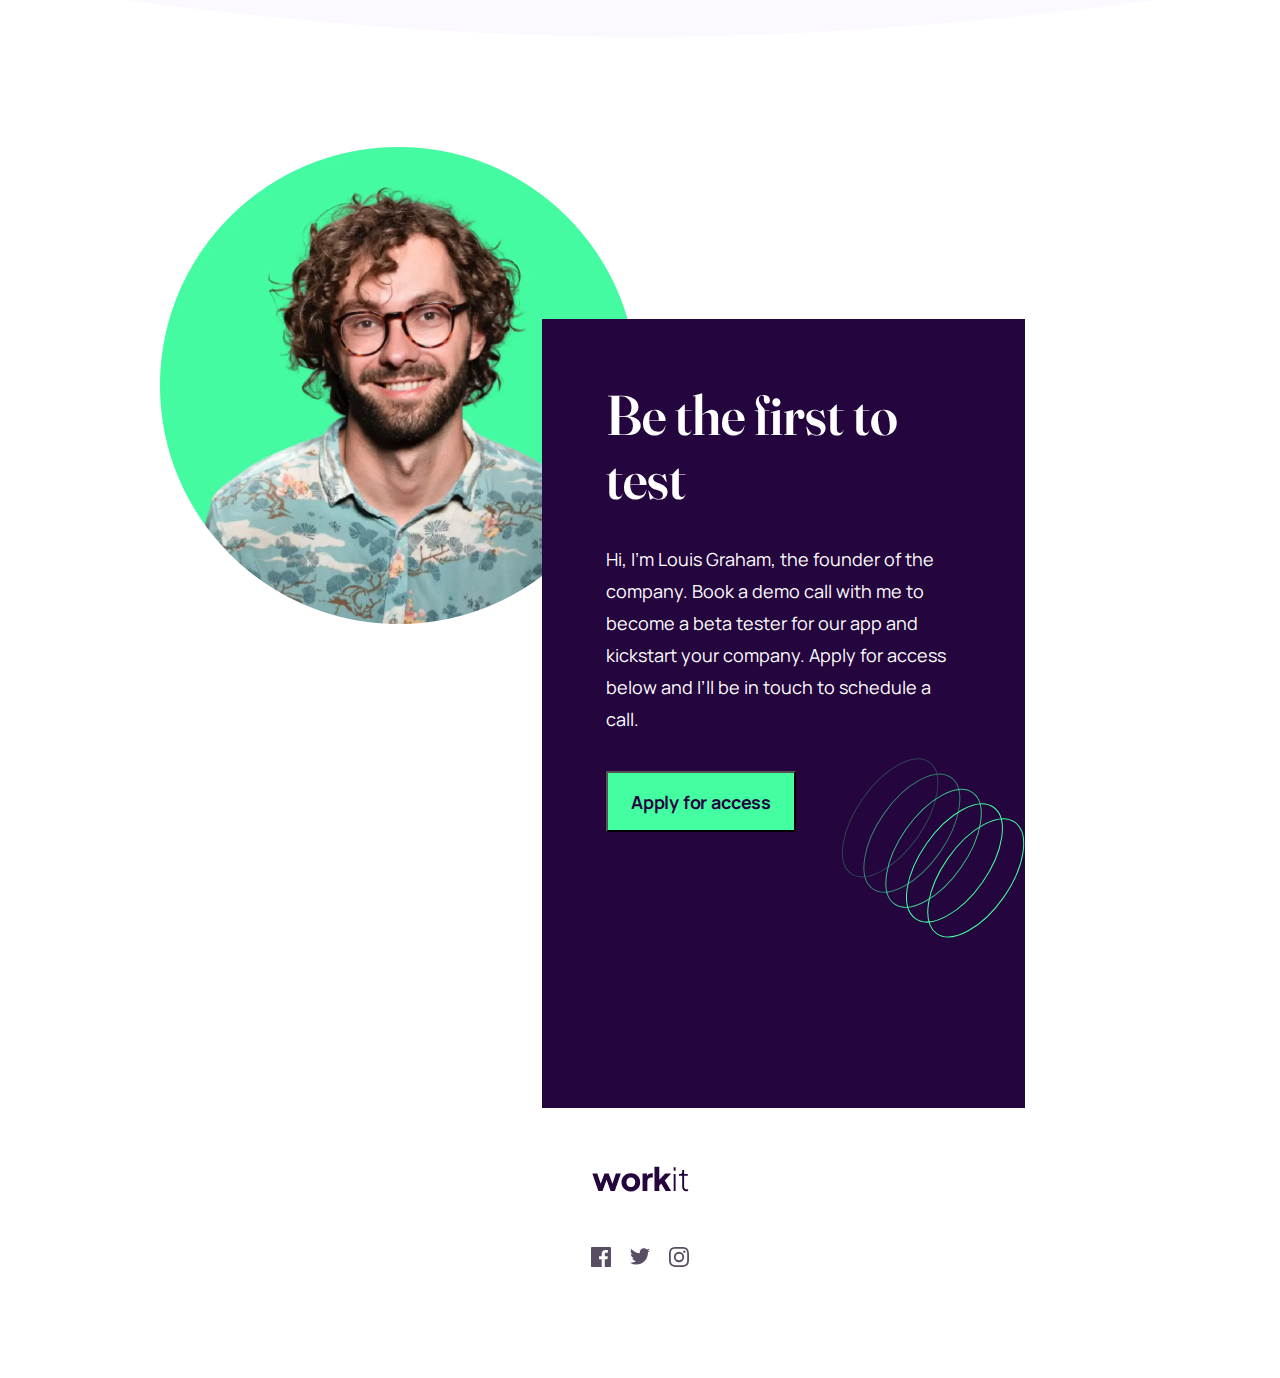
==== commit 35e5a7c6: "end" ====
--- a/index.html
+++ b/index.html
@@ -28,7 +28,7 @@
       </div>
     </div>
     <div class="center">
-      <h1>Data <span>tailored</span> to<br> your needs.</h1>
+      <h1>Data <span>tailored</span> to<br class="xs-hidden"> your needs.</h1>
       <button class='center_btn'>Learn more</button>
 
       <div class="center_img">
@@ -83,6 +83,9 @@
           tester for our app and kickstart your company. Apply for access below and I’ll be in touch to schedule a call.
         </div>
         <button class="test_block_first_btn">Apply for access</button>
+        <div class="test_block_first_img">
+          <img src="/images/footer/bg-pattern-3.svg" alt="bg-pattern-3" class="xs-hidden">
+        </div>
       </div>
     </div>
     <div class="test_footer">
--- a/css/style.min.css
+++ b/css/style.min.css
@@ -1 +1 @@
-header{background:url("/images/header/bg_purple.png") center center/cover no-repeat;padding:57px 165px 0 165px;min-height:730px;position:relative;z-index:10}header .top{display:-webkit-box;display:-ms-flexbox;display:flex;-webkit-box-pack:justify;-ms-flex-pack:justify;justify-content:space-between}header .top_apply{color:#fff;font-family:"Manrope";font-size:18px;font-weight:700;letter-spacing:-0.18px;line-height:32px;border-bottom:3px solid #44ffa1;cursor:pointer}header .top_apply:hover{color:#44ffa1}header .center{margin-top:60px}header .center h1{color:#fff;font-family:"Fraunces 144pt";font-size:80px;font-weight:600;line-height:80px;text-align:center}header .center h1 span{text-decoration:underline;text-decoration-color:#44ffa1;text-decoration-thickness:4px;text-underline-offset:10px}header .center_btn{display:block;margin:0 auto;margin-top:28px;width:161px;height:61px;background-color:#44ffa1;cursor:pointer;color:#24053e;font-family:"Manrope";font-weight:200;font-size:18px;letter-spacing:-0.16px;line-height:32px;text-align:center}header .center_btn:hover{border:2px solid #44ffa1;background:rgba(0,0,0,0);color:#44ffa1}header .center_img_left{position:absolute;top:116px;left:-138px}header .center_img_right{overflow:auto;position:absolute;top:314px;right:-48px}header .center_img_phone{position:absolute;left:50%;-webkit-transform:translateX(-48%);transform:translateX(-48%);margin-top:50px}.pros{position:relative;background:url("/images/numbers/bg.png") center center/cover no-repeat;min-height:770px;z-index:9;bottom:40px;padding:295px 160px 240px 160px;display:-webkit-box;display:-ms-flexbox;display:flex;-webkit-box-pack:justify;-ms-flex-pack:justify;justify-content:space-between}.pros_item{display:-webkit-box;display:-ms-flexbox;display:flex;-webkit-box-orient:vertical;-webkit-box-direction:normal;-ms-flex-direction:column;flex-direction:column;width:25%}.pros_item_number{font-family:"Fraunces 144pt";margin:0 auto;width:56px;height:56px;border:1px solid #584d62;border-radius:31px;display:-webkit-box;display:-ms-flexbox;display:flex;-webkit-box-pack:center;-ms-flex-pack:center;justify-content:center;-webkit-box-align:center;-ms-flex-align:center;align-items:center;color:#24053e;font-size:24px;font-weight:600;line-height:40px;text-align:center}.pros_item_desc{margin:0 auto;margin-top:56px}.pros_item_desc_header{font-family:"Fraunces 144pt";color:#24053e;font-size:32px;font-weight:600;line-height:40px;text-align:center}.pros_item_desc_text{font-family:"Manrope";margin-top:28px;color:#24053e;font-size:18px;font-weight:400;line-height:32px;text-align:center}.test{min-height:700px;padding:110px 160px 110px 160px;margin:0 auto;margin-top:-40px}.test_block{margin:0 auto;min-height:650px;display:-webkit-box;display:-ms-flexbox;display:flex;-webkit-box-pack:center;-ms-flex-pack:center;justify-content:center}.test_block_photo img{width:477px;height:477px}.test_block_first{width:730px;height:413px;background-color:#24053e;position:relative;bottom:-172px;left:-95px;padding:64px}.test_block_first_header{font-family:"Fraunces 144pt";color:#fff;font-size:56px;font-weight:600;line-height:64px;text-align:left}.test_block_first_text{font-family:"Manrope";margin-top:32px;color:#fff;font-size:18px;font-weight:400;line-height:32px;text-align:left}.test_block_first_btn{font-family:"Manrope";margin-top:36px;width:190px;height:61px;background-color:#44ffa1;color:#24053e;font-size:18px;font-weight:700;letter-spacing:-0.18px;line-height:32px;text-align:center}.test_block_first_btn:hover{border:2px solid #44ffa1;background:rgba(0,0,0,0);color:#44ffa1}.test_footer{margin:0 auto;margin-top:230px;width:116px;height:102px;display:-webkit-box;display:-ms-flexbox;display:flex;-webkit-box-orient:vertical;-webkit-box-direction:normal;-ms-flex-direction:column;flex-direction:column;-webkit-box-pack:justify;-ms-flex-pack:justify;justify-content:space-between}.test_footer_logo{display:-webkit-box;display:-ms-flexbox;display:flex;-ms-flex-pack:distribute;justify-content:space-around;-webkit-box-align:center;-ms-flex-align:center;align-items:center}.test_footer_links{display:-webkit-box;display:-ms-flexbox;display:flex;-ms-flex-pack:distribute;justify-content:space-around;-webkit-box-align:center;-ms-flex-align:center;align-items:center;cursor:pointer}.test_footer_links img:hover{-webkit-filter:brightness(20%);filter:brightness(20%)}@media(max-width: 1350px){.test_block_first{width:75%;height:100%}}@media(max-width: 768px){header{min-height:540px;padding:37px 39px 0 39px}header .top_apply{font-size:16px}header .center h1{font-size:60px;line-height:60px}header .center_btn{margin-top:32px;font-size:16px;width:133px;height:55px}header .center_img_left{position:absolute;top:71px;left:-227px}header .center_img_right{position:absolute;top:250px;right:-93px}header .center_img_phone{position:absolute;left:50%;-webkit-transform:translateX(-48%);transform:translateX(-48%);margin-top:55px}header .center_img_phone img{width:514px;height:287px}.pros{min-height:920px;bottom:30px;padding:233px 98px 108px 98px;display:block}.pros_item{-webkit-box-orient:horizontal;-webkit-box-direction:normal;-ms-flex-direction:row;flex-direction:row;-webkit-box-pack:justify;-ms-flex-pack:justify;justify-content:space-between;width:100%;-webkit-box-align:center;-ms-flex-align:center;align-items:center;margin-top:52px}.pros_item_number{margin-right:32px;width:48px;height:46px;font-size:20px;line-height:36px;position:relative;top:12px}.pros_item_desc{width:500px}.pros_item_desc_header{font-size:28px;line-height:36px;text-align:left}.pros_item_desc_text{margin-top:16px;font-size:16px;line-height:28px;text-align:left}.test{min-height:930px;padding:100px 40px 120px 39px}.test_block{min-height:526px;display:block;position:relative}.test_block_photo img{width:281px;height:281px}.test_block_first{width:74.5%;height:80%;position:absolute;bottom:0px;left:175px;padding:48px 56px 56px 56px}.test_block_first_header{font-size:48px;line-height:56px}.test_block_first_text{margin-top:24px;font-size:16px;line-height:32px;text-align:left}.test_block_first_btn{width:172px;height:55px;font-size:16px}.xs-hidden{display:none}}@media(max-width: 376px){.xs-hidden{display:none}header{width:376px;max-height:482px}}/*# sourceMappingURL=style.min.css.map */+header{background:url("/images/header/bg_purple.png") center center/cover no-repeat;padding:57px 165px 0 165px;min-height:730px;position:relative;z-index:10}header .top{display:-webkit-box;display:-ms-flexbox;display:flex;-webkit-box-pack:justify;-ms-flex-pack:justify;justify-content:space-between}header .top_apply{color:#fff;font-family:"Manrope";font-size:18px;font-weight:700;letter-spacing:-0.18px;line-height:32px;border-bottom:3px solid #44ffa1;cursor:pointer}header .top_apply:hover{color:#44ffa1}header .center{margin-top:60px}header .center h1{color:#fff;font-family:"Fraunces 144pt";font-size:80px;font-weight:600;line-height:80px;text-align:center}header .center h1 span{text-decoration:underline;text-decoration-color:#44ffa1;text-decoration-thickness:4px;text-underline-offset:10px}header .center_btn{display:block;margin:0 auto;margin-top:28px;width:161px;height:61px;background-color:#44ffa1;cursor:pointer;color:#24053e;font-family:"Manrope";font-weight:200;font-size:18px;letter-spacing:-0.16px;line-height:32px;text-align:center}header .center_btn:hover{border:2px solid #44ffa1;background:rgba(0,0,0,0);color:#44ffa1}header .center_img_left{position:absolute;top:116px;left:-138px}header .center_img_right{overflow:hidden;position:absolute;top:314px;right:0px}header .center_img_right img{position:relative;right:-48px}header .center_img_phone{position:absolute;left:50%;-webkit-transform:translateX(-48%);transform:translateX(-48%);margin-top:50px}.pros{position:relative;background:url("/images/numbers/bg.png") center center/cover no-repeat;min-height:770px;z-index:9;bottom:40px;padding:295px 160px 240px 160px;display:-webkit-box;display:-ms-flexbox;display:flex;-webkit-box-pack:justify;-ms-flex-pack:justify;justify-content:space-between}.pros_item{display:-webkit-box;display:-ms-flexbox;display:flex;-webkit-box-orient:vertical;-webkit-box-direction:normal;-ms-flex-direction:column;flex-direction:column;width:25%}.pros_item_number{font-family:"Fraunces 144pt";margin:0 auto;width:56px;height:56px;border:1px solid #584d62;border-radius:31px;display:-webkit-box;display:-ms-flexbox;display:flex;-webkit-box-pack:center;-ms-flex-pack:center;justify-content:center;-webkit-box-align:center;-ms-flex-align:center;align-items:center;color:#24053e;font-size:24px;font-weight:600;line-height:40px;text-align:center}.pros_item_desc{margin:0 auto;margin-top:56px}.pros_item_desc_header{font-family:"Fraunces 144pt";color:#24053e;font-size:32px;font-weight:600;line-height:40px;text-align:center}.pros_item_desc_text{font-family:"Manrope";margin-top:28px;color:#24053e;font-size:18px;font-weight:400;line-height:32px;text-align:center}.test{min-height:700px;padding:110px 160px 110px 160px;margin:0 auto;margin-top:-40px}.test_block{margin:0 auto;min-height:650px;display:-webkit-box;display:-ms-flexbox;display:flex;-webkit-box-pack:center;-ms-flex-pack:center;justify-content:center}.test_block_photo img{width:477px;height:477px}.test_block_first{width:730px;height:413px;background-color:#24053e;position:relative;bottom:-172px;left:-95px;padding:64px}.test_block_first_header{font-family:"Fraunces 144pt";color:#fff;font-size:56px;font-weight:600;line-height:64px;text-align:left}.test_block_first_text{font-family:"Manrope";margin-top:32px;color:#fff;font-size:18px;font-weight:400;line-height:32px;text-align:left}.test_block_first_btn{font-family:"Manrope";margin-top:36px;width:190px;height:61px;background-color:#44ffa1;color:#24053e;font-size:18px;font-weight:700;letter-spacing:-0.18px;line-height:32px;text-align:center}.test_block_first_btn:hover{border:2px solid #44ffa1;background:rgba(0,0,0,0);color:#44ffa1}.test_block_first_img{position:relative;right:-360px;right:-61%;bottom:32%;bottom:90px}.test_footer{margin:0 auto;margin-top:230px;width:116px;height:102px;display:-webkit-box;display:-ms-flexbox;display:flex;-webkit-box-orient:vertical;-webkit-box-direction:normal;-ms-flex-direction:column;flex-direction:column;-webkit-box-pack:justify;-ms-flex-pack:justify;justify-content:space-between}.test_footer_logo{display:-webkit-box;display:-ms-flexbox;display:flex;-ms-flex-pack:distribute;justify-content:space-around;-webkit-box-align:center;-ms-flex-align:center;align-items:center}.test_footer_links{display:-webkit-box;display:-ms-flexbox;display:flex;-ms-flex-pack:distribute;justify-content:space-around;-webkit-box-align:center;-ms-flex-align:center;align-items:center;cursor:pointer}.test_footer_links img:hover{-webkit-filter:brightness(20%);filter:brightness(20%)}@media(max-width: 1350px){.test_block_first{width:75%;height:100%}}@media(max-width: 768px){header{min-height:540px;padding:37px 39px 0 39px}header .top_apply{font-size:16px;line-height:32px}header .center h1{font-size:60px;line-height:60px}header .center_btn{margin-top:32px;font-size:16px;width:133px;height:55px}header .center_img_left{position:absolute;top:71px;left:-227px}header .center_img_right{overflow:hidden;position:absolute;top:250px;right:0px}header .center_img_right img{position:relative;right:-94px}header .center_img_phone img{width:514px;height:287px}.pros{min-height:920px;bottom:30px;padding:173px 98px 108px 98px;display:block}.pros_item{-webkit-box-orient:horizontal;-webkit-box-direction:normal;-ms-flex-direction:row;flex-direction:row;-webkit-box-pack:justify;-ms-flex-pack:justify;justify-content:space-between;width:100%;-webkit-box-align:center;-ms-flex-align:center;align-items:center;margin-top:52px}.pros_item_number{margin-right:32px;width:48px;height:46px;font-size:20px;line-height:36px;position:relative;top:12px}.pros_item_desc{width:500px}.pros_item_desc_header{font-size:28px;line-height:36px;text-align:left}.pros_item_desc_text{margin-top:16px;font-size:16px;line-height:28px;text-align:left}.test{min-height:930px;padding:100px 40px 120px 39px}.test_block{min-height:526px;display:block;position:relative}.test_block_photo img{width:281px;height:281px}.test_block_first{width:74.5%;height:375px;position:absolute;bottom:0px;left:175px;padding:48px 56px 56px 56px}.test_block_first_header{font-size:48px;line-height:56px}.test_block_first_text{margin-top:24px;font-size:16px;line-height:32px;text-align:left}.test_block_first_btn{width:172px;height:55px;font-size:16px;margin-top:31px}.test_footer{margin-top:80px}}@media(max-width: 376px){.xs-hidden{display:none}header{width:376px;min-height:482px;padding:37px 16px 0 16px}header .top_apply{line-height:32px}header .center{margin-top:65px}header .center h1{font-size:50px;line-height:50px}header .center_btn{margin-top:34px}header .center_img_phone{margin-top:65px}header .center_img_phone img{width:299px;height:179px}.pros{width:376px;min-height:1071px;bottom:10px;padding:145px 17px 75px 17px}.pros_item{margin-top:44px;-webkit-box-orient:vertical;-webkit-box-direction:normal;-ms-flex-direction:column;flex-direction:column;-webkit-box-align:center;-ms-flex-align:center;align-items:center;-webkit-box-pack:center;-ms-flex-pack:center;justify-content:center}.pros_item_number{position:static;margin:0 auto}.pros_item_desc{margin-top:24px;width:100%;text-align:center}.pros_item_desc_header{text-align:center}.pros_item_desc_text{text-align:center;margin-top:16px}.test{min-height:943px;padding:110px 16px 63px 16px}.test_block{position:relative;display:-webkit-box;display:-ms-flexbox;display:flex;-webkit-box-orient:vertical;-webkit-box-direction:normal;-ms-flex-direction:column;flex-direction:column;-webkit-box-align:center;-ms-flex-align:center;align-items:center;-webkit-box-pack:center;-ms-flex-pack:center;justify-content:center}.test_block_first{width:100%;position:relative;left:0px;bottom:53px;padding:32px}.test_block_first_header{font-size:32px;line-height:32px;text-align:center}.test_block_first_text{font-size:16px;text-align:center;line-height:28px}.test_block_first_btn{display:block;margin:0 auto;margin-top:31px;font-size:16px}.test_footer{margin-top:74px}}/*# sourceMappingURL=style.min.css.map */